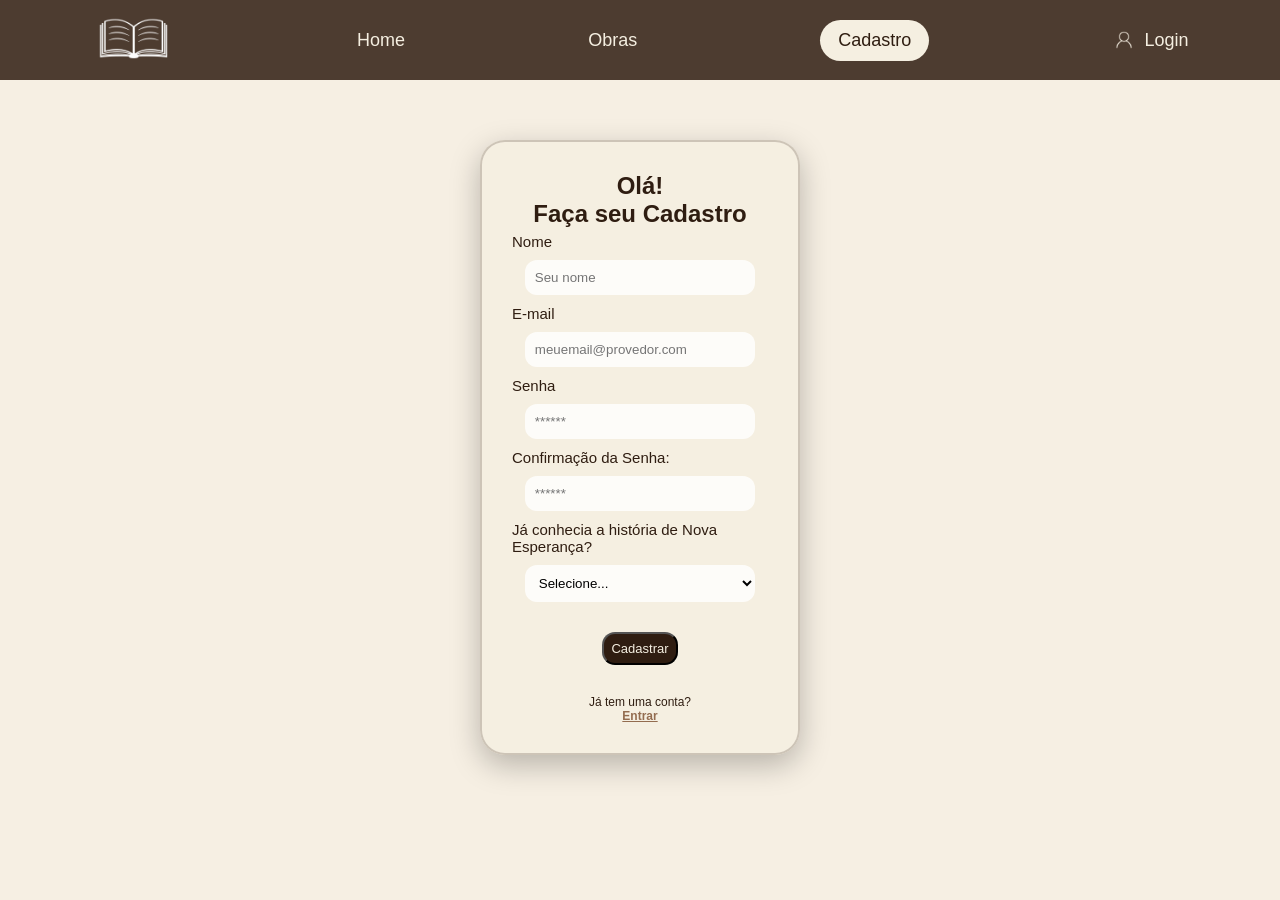
==== public/cadastro.html @ c45e7159 "arrumando pagina obras" ====
<!DOCTYPE html>
<html lang="pt-br">

<head>
  <meta charset="UTF-8" />
  <meta http-equiv="X-UA-Compatible" content="IE=edge" />
  <meta name="viewport" content="width=device-width, initial-scale=1.0" />

  <title>Cadastro</title>

  <script src="./js/sessao.js"></script>

  <link rel="stylesheet" href="./css/login.css" />
  
</head>

<body>
  <!--header inicio-->
  <div class="topo">
        <a href="index.html">
            <img class="livro" src="assets/icon/livro.png">
        </a>
        <a href="index.html" class="title">
            Home
        </a>
        <a href="obras.html" class="title">
            Obras
        </a>
        <a href="cadastro.html" class="title_atual">
            Cadastro
        </a>
        <a href="login.html" class="title">
            <img class="login" src="assets/icon/login02.png">
            Login
        </a>
    </div>
  <!--header fim-->

  <div class="card">
    <div class="alerta_erro">
      <div class="card_erro" id="cardErro">
        <span id="mensagem_erro"></span>
      </div>
    </div>
    
      <div class="card-cadastro">
        <h2 class="titulo"> Olá! <br> Faça seu Cadastro</h2>
          <!--
                         Para inserir mais um campo, copie uma das inputs abaixo.
                         Assim que inserir vá para o script abaixo.
                     -->

        
            <p class="textinho">
            Nome <br>
            <input class="input" id="nome_input" type="text" placeholder="Seu nome" />
            </p>

           <p class="textinho">
            E-mail <br>
            <input class="input" id="email_input" type="text" placeholder="meuemail@provedor.com" />
           </p>

          <p class="textinho">
            Senha <br>
            <input class="input" id="senha_input" type="password" placeholder="******" />
          </p>

          <p class="textinho">
            Confirmação da Senha:
            <input class="input" id="confirmacao_senha_input" type="password" placeholder="******" />
          </p>

          <p class="textinho">
            Já conhecia a história de Nova Esperança? <br>
            <select class="input" name="select" id="select_conhece">
                <option value="Selecione">Selecione...</option>
                <option value="Conhecia um pouco">Conhecia um pouco</option>
                <option value="Sim">Sim</option>
                <option value="Nao">Não</option>
            </select>
        </p>

          <button class="botao" onclick="cadastrar()">Cadastrar</button>
          <p class="entrar" style="color: #2f1d11;"> Já tem uma conta? <br><a class= "entrar" href="pagina_login.html"><b>Entrar</b></a></p>

        </div>
        <div id="div_aguardar" class="loading-div">
          <img src="./assets/imgs/aguarde-orange.gif" id="loading-gif" />
        </div>

        <div id="div_erros_login"></div>
      </div>
    </div>
  </div>
</body>

</html>

<script>

  function cadastrar() {

    var nomeVar = nome_input.value;
    var emailVar = email_input.value;
    var senhaVar = senha_input.value;
    var confirmacaoSenhaVar = confirmacao_senha_input.value;
    var conheceVar = select_conhece.value;

    // CAMPOS VAZIOS

    if (
        nomeVar == "" ||
        emailVar == "" ||
        senhaVar == "" ||
        confirmacaoSenhaVar == "" ||
        conheceVar == "Selecione"
    ) {

        cardErro.style.display = "block";

        mensagem_erro.innerHTML =
        "Preencha todos os campos.";

        return false;
    }

    // SENHAS DIFERENTES

    if (senhaVar != confirmacaoSenhaVar) {

        cardErro.style.display = "block";

        mensagem_erro.innerHTML =
        "As senhas não coincidem.";

        return false;
    }

    // FETCH

    fetch("/usuarios/cadastrar", {
        method: "POST",

        headers: {
            "Content-Type": "application/json",
        },

        body: JSON.stringify({

            nomeServer: nomeVar,
            emailServer: emailVar,
            senhaServer: senhaVar,
            conheceServer: conheceVar

        }),
    })

    .then(function (resposta) {

        console.log("resposta: ", resposta);

        if (resposta.ok) {

            cardErro.style.display = "block";

            mensagem_erro.innerHTML =
            "Cadastro realizado com sucesso!";

            setTimeout(() => {

                window.location = "login.html";

            }, 2000);

        } else {

            throw "Erro ao realizar cadastro";

        }
    })

    .catch(function (erro) {

        console.log("#ERRO:", erro);

    });

    return false;
}

function sumirMensagem() {

    cardErro.style.display = "none";

}

</script>
---- public/css/login.css ----
*{
  margin: 0;
  padding: 0;
  box-sizing: border-box;
}

body{
  min-height: 100vh;
  background-color: #f6efe3;
  font-family: 'Poppins', sans-serif;
  overflow-x: hidden;
}


.topo{
  height: 80px;
  display: flex;
  align-items: center;
  justify-content: space-around;
  background: rgba(47, 29, 17, 0.85);
  backdrop-filter: blur(10px);
  position: fixed;
  top: 0;
  left: 0;
  width: 100%;
  z-index: 1000;
}

.livro{
  height: 55px;
}

.title_atual{
  padding: 10px 18px;
  border-radius: 30px;
  background-color: #f5efe1;
  color: #2f1d11;
  text-decoration: none;
  font-size: 18px;
  font-weight: 500;
  display: flex;
  align-items: center;
}

.title{
  color: #f5efe1;
  text-decoration: none;
  font-size: 18px;
  display: flex;
  align-items: center;
  gap: 8px;
  transition: 0.3s;
}

.title:hover{
  opacity: 0.7;
}

.login{
  height: 24px;
}

.titulo{
    text-align: center;
    font-family: 'Segoe UI', sans-serif;
    color: #2f1d11;
    font-size: 24px;
    margin-bottom: 5px;
}

.titulo span{
    background: linear-gradient(135deg, #7c4d2c, #a67c52);
    background: linear-gradient(135deg, #7c4d2c, #a67c52);
    -webkit-text-fill-color: transparent;
}

.card-cadastro{

  width: 320px;              
  padding: 30px;            
  border-radius: 25px;  
  margin: 140px auto 70px; 
  background: rgba(245, 239, 225, 0.85);
  backdrop-filter: blur(10px);
  border: 2px solid rgba(47, 29, 17, 0.2);
  box-shadow: 0 10px 30px rgba(0,0,0,0.25); 

}

.textinho{
    color: #2f1d11;
    font-size: 15px;
    font-family:Verdana, Geneva, Tahoma, sans-serif;
    text-align: left;
    justify-content: left;
}

.input{
    width: 90%;
    padding: 10px;
    margin: 10px auto;
    border-radius: 12px;
    border: none;
    background-color: #ffffffcc;
    display: block;
    transition: 0.3s;
}

.input:focus{
    outline: none;
    background-color: white;
    box-shadow: 0 0 8px #7c4d2c88;
}

.botao{
    display: flex; 
    background-color: #2f1d11;
    color: #f5efe1;
    padding: 7px;
    border-radius: 13px;
    font-size: 13px;
    margin: 30px auto;
}

.entrar{
    color: #7c4d2cce;
    font-size: 12px;
    font-family:Verdana, Geneva, Tahoma, sans-serif;
    text-align: center;
     margin-top: 5px;
}



.loading-div {
  width: 50px;
  display: none;
}

.loading-div img {
  height: 50px;
  width: 50px;
}

#div_erros_login {
  display: none
}

/* FORMULARIO */

.alerta_erro{
  display: flex;
  justify-content: flex-end;
}

.card_erro {
  display: none;
  background-color: #fff;
  color: black;
  width: 230px;
  position: fixed;
  border-radius: 4px;
  border: #7c4d2c 3px solid;
  padding: 10px;
  margin-right: 10%;
}

.card_erro #mensagem_erro{
  font-weight: 500;
  font-size: 20px;
}


.btn {
  font-family: "Barlow", sans-serif;
  border: 0;
  border-radius: 5px;
  font-weight: 600;
  font-size: 18px;
  padding: 10px 15px;
  color: white;
  background-color: #7c4d2c;
  width: 120px;
  align-self: center;
  margin-top: 5px;
}

.loading-div {
  width: 50px;
  margin: auto;
  display: none;
}

.loading-div img {
  height: 50px;
  width: 50px;
}
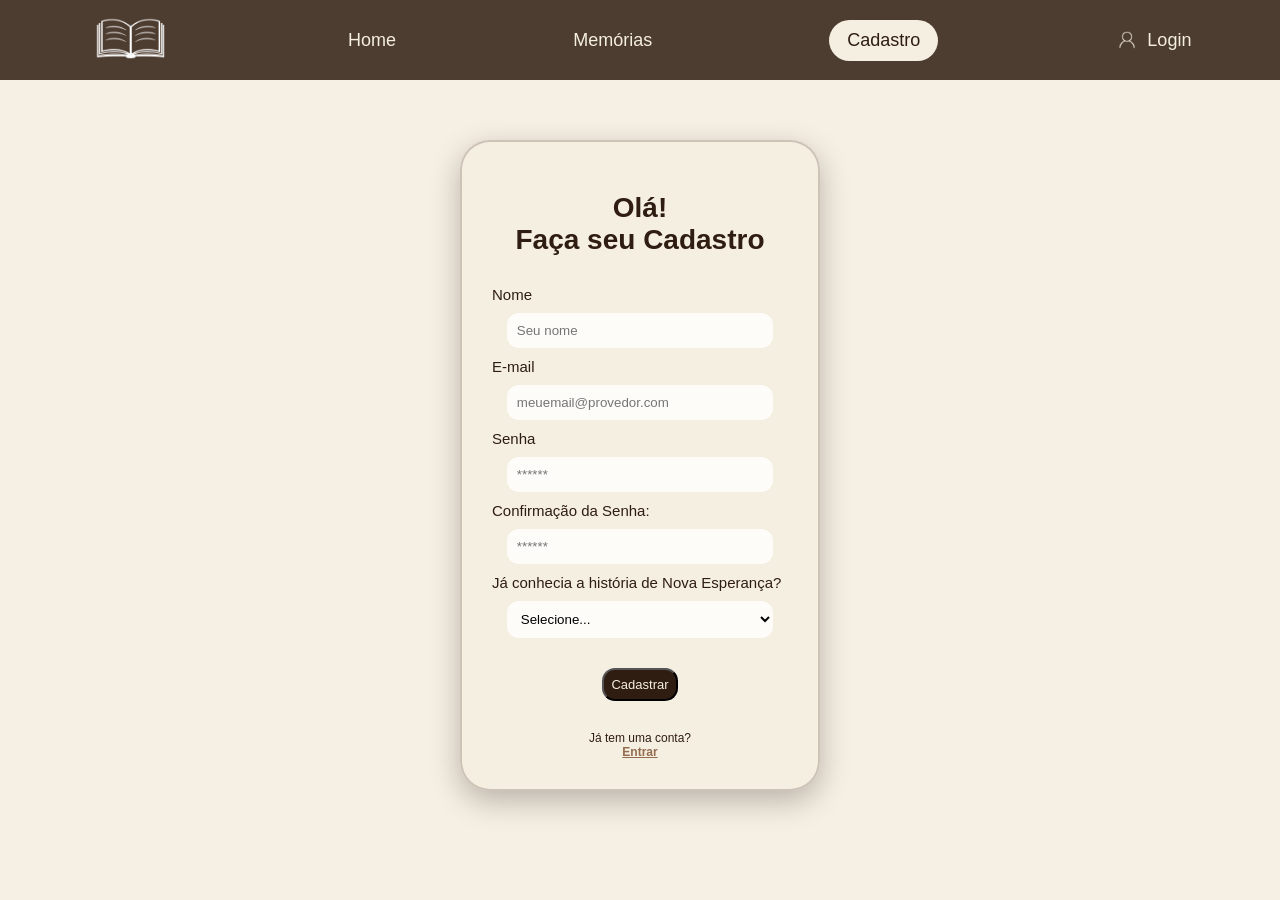
==== commit 3c9e432b: "ajustes finais e criando a pagina memorias" ====
--- a/public/cadastro.html
+++ b/public/cadastro.html
@@ -23,8 +23,8 @@
         <a href="index.html" class="title">
             Home
         </a>
-        <a href="obras.html" class="title">
-            Obras
+        <a href="memorias.html" class="title">
+            Memórias
         </a>
         <a href="cadastro.html" class="title_atual">
             Cadastro
--- a/public/css/login.css
+++ b/public/css/login.css
@@ -61,11 +61,12 @@
 }
 
 .titulo{
+  margin-top: 20px;
     text-align: center;
     font-family: 'Segoe UI', sans-serif;
     color: #2f1d11;
-    font-size: 24px;
-    margin-bottom: 5px;
+    font-size: 28px;
+    margin-bottom: 30px;
 }
 
 .titulo span{
@@ -76,9 +77,9 @@
 
 .card-cadastro{
 
-  width: 320px;              
+  width: 360px;              
   padding: 30px;            
-  border-radius: 25px;  
+  border-radius: 30px;  
   margin: 140px auto 70px; 
   background: rgba(245, 239, 225, 0.85);
   backdrop-filter: blur(10px);
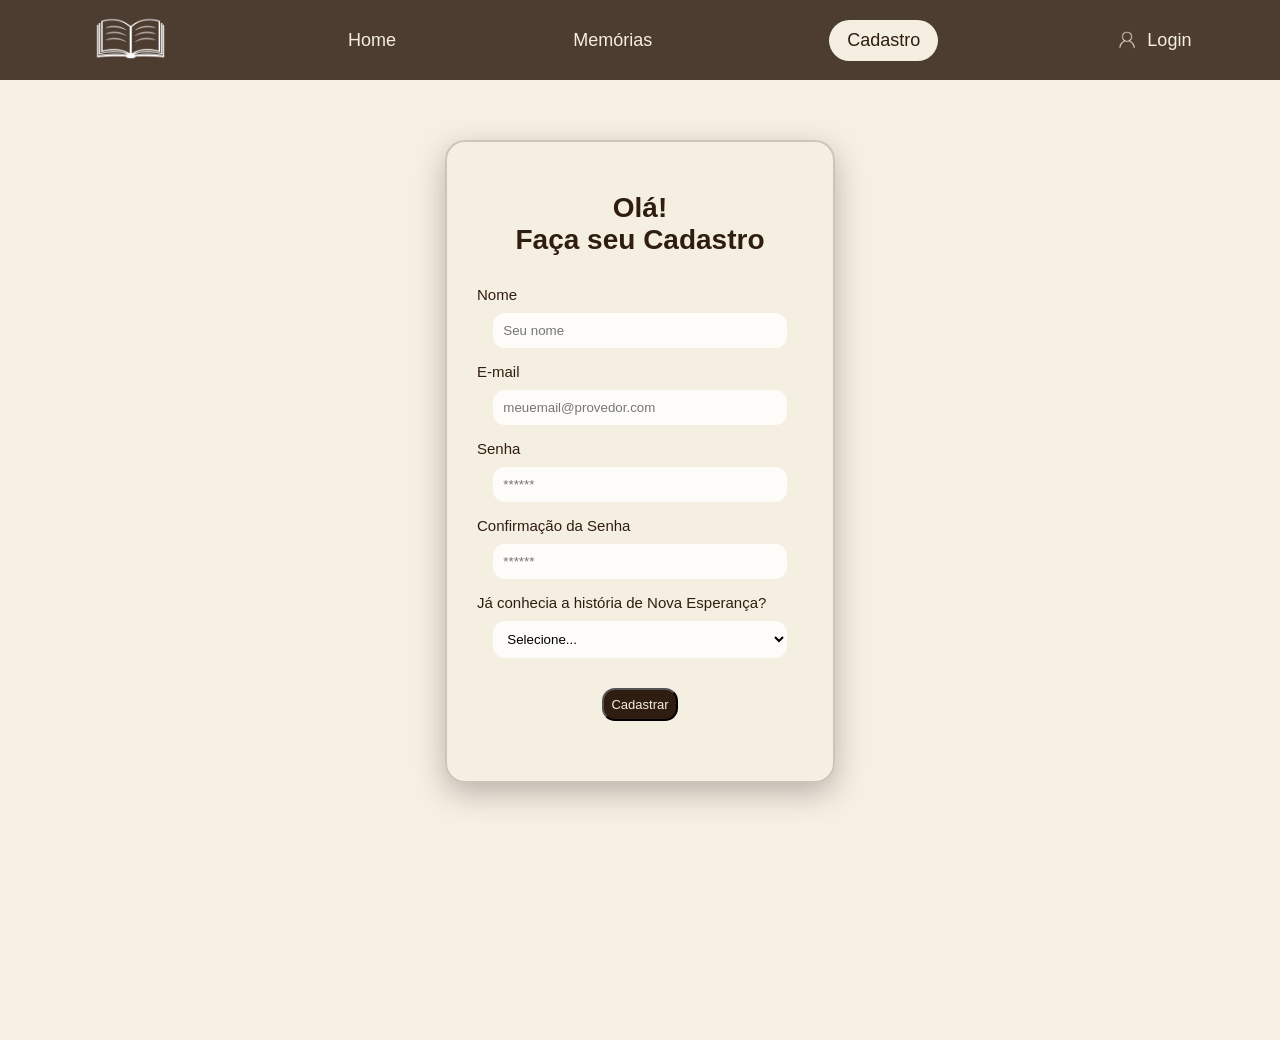
==== commit 35de4760: "cadastro e css atualização" ====
--- a/public/cadastro.html
+++ b/public/cadastro.html
@@ -11,188 +11,228 @@
   <script src="./js/sessao.js"></script>
 
   <link rel="stylesheet" href="./css/login.css" />
-  
+
 </head>
 
 <body>
   <!--header inicio-->
   <div class="topo">
-        <a href="index.html">
-            <img class="livro" src="assets/icon/livro.png">
-        </a>
-        <a href="index.html" class="title">
-            Home
-        </a>
-        <a href="memorias.html" class="title">
-            Memórias
-        </a>
-        <a href="cadastro.html" class="title_atual">
-            Cadastro
-        </a>
-        <a href="login.html" class="title">
-            <img class="login" src="assets/icon/login02.png">
-            Login
-        </a>
+    <a href="index.html">
+      <img class="livro" src="assets/icon/livro.png">
+    </a>
+    <a href="index.html" class="title">
+      Home
+    </a>
+    <a href="memorias.html" class="title">
+      Memórias
+    </a>
+    <a href="cadastro.html" class="title_atual">
+      Cadastro
+    </a>
+    <a href="login.html" class="title">
+      <img class="login" src="assets/icon/login02.png">
+      Login
+    </a>
+  </div>
+  <!--header fim-->
+
+  <div class="card">
+
+    <div class="card-cadastro">
+
+      <h2 class="titulo">Olá! <br> Faça seu Cadastro</h2>
+
+      <p class="textinho">
+        Nome <br>
+        <input class="input" id="nome_input" type="text" placeholder="Seu nome" />
+      </p>
+      <div id="erro_nome" class="erro"></div>
+
+      <p class="textinho">
+        E-mail <br>
+        <input class="input" id="email_input" type="text" placeholder="meuemail@provedor.com" />
+      </p>
+      <div id="erro_email" class="erro"></div>
+
+      <p class="textinho">
+        Senha <br>
+        <input class="input" id="senha_input" type="password" placeholder="******" />
+      </p>
+      <div id="erro_senha" class="erro"></div>
+
+      <p class="textinho">
+        Confirmação da Senha <br>
+        <input class="input" id="confirmacao_senha_input" type="password" placeholder="******" />
+      </p>
+      <div id="erro_confirmacao" class="erro"></div>
+
+      <p class="textinho">
+        Já conhecia a história de Nova Esperança? <br>
+
+        <select class="input" id="select_conhece">
+          <option value="Selecione">Selecione...</option>
+          <option value="Conhecia um pouco">Conhecia um pouco</option>
+          <option value="Sim">Sim</option>
+          <option value="Nao">Não</option>
+        </select>
+      </p>
+
+      <div id="erro_select" class="erro"></div>
+
+      <button class="botao" onclick="cadastrar()">Cadastrar</button>
+
+      <div id="mensagem_sucesso"></div>
+
     </div>
-  <!--header fim-->
-
-  <div class="card">
-    <div class="alerta_erro">
-      <div class="card_erro" id="cardErro">
-        <span id="mensagem_erro"></span>
-      </div>
-    </div>
-    
-      <div class="card-cadastro">
-        <h2 class="titulo"> Olá! <br> Faça seu Cadastro</h2>
-          <!--
-                         Para inserir mais um campo, copie uma das inputs abaixo.
-                         Assim que inserir vá para o script abaixo.
-                     -->
-
-        
-            <p class="textinho">
-            Nome <br>
-            <input class="input" id="nome_input" type="text" placeholder="Seu nome" />
-            </p>
-
-           <p class="textinho">
-            E-mail <br>
-            <input class="input" id="email_input" type="text" placeholder="meuemail@provedor.com" />
-           </p>
-
-          <p class="textinho">
-            Senha <br>
-            <input class="input" id="senha_input" type="password" placeholder="******" />
-          </p>
-
-          <p class="textinho">
-            Confirmação da Senha:
-            <input class="input" id="confirmacao_senha_input" type="password" placeholder="******" />
-          </p>
-
-          <p class="textinho">
-            Já conhecia a história de Nova Esperança? <br>
-            <select class="input" name="select" id="select_conhece">
-                <option value="Selecione">Selecione...</option>
-                <option value="Conhecia um pouco">Conhecia um pouco</option>
-                <option value="Sim">Sim</option>
-                <option value="Nao">Não</option>
-            </select>
-        </p>
-
-          <button class="botao" onclick="cadastrar()">Cadastrar</button>
-          <p class="entrar" style="color: #2f1d11;"> Já tem uma conta? <br><a class= "entrar" href="pagina_login.html"><b>Entrar</b></a></p>
-
-        </div>
-        <div id="div_aguardar" class="loading-div">
-          <img src="./assets/imgs/aguarde-orange.gif" id="loading-gif" />
-        </div>
-
-        <div id="div_erros_login"></div>
-      </div>
-    </div>
+
   </div>
-</body>
-
-</html>
-
-<script>
-
-  function cadastrar() {
-
-    var nomeVar = nome_input.value;
-    var emailVar = email_input.value;
-    var senhaVar = senha_input.value;
-    var confirmacaoSenhaVar = confirmacao_senha_input.value;
-    var conheceVar = select_conhece.value;
-
-    // CAMPOS VAZIOS
-
-    if (
-        nomeVar == "" ||
-        emailVar == "" ||
-        senhaVar == "" ||
-        confirmacaoSenhaVar == "" ||
-        conheceVar == "Selecione"
-    ) {
-
-        cardErro.style.display = "block";
-
-        mensagem_erro.innerHTML =
-        "Preencha todos os campos.";
-
-        return false;
+
+  <script>
+
+    function cadastrar() {
+
+      var nomeVar = nome_input.value;
+      var emailVar = email_input.value;
+      var senhaVar = senha_input.value;
+      var confirmacaoSenhaVar = confirmacao_senha_input.value;
+      var conheceVar = select_conhece.value;
+
+      let caracter = ["!", "@", "#", "$", "%", "^", "&", "*"];
+      let temCaracter = false;
+
+      // LIMPAR ERROS
+
+      erro_nome.innerHTML = "";
+      erro_email.innerHTML = "";
+      erro_senha.innerHTML = "";
+      erro_confirmacao.innerHTML = "";
+      erro_select.innerHTML = "";
+      mensagem_sucesso.innerHTML = "";
+
+      // NOME
+
+      if (nomeVar == "") {
+
+        erro_nome.innerHTML = "Preencha o nome";
+        return false;
+      }
+
+      // EMAIL
+
+      if (emailVar == "") {
+
+        erro_email.innerHTML = "Preencha o email";
+        return false;
+      }
+
+      if (!emailVar.includes("@") || !emailVar.includes(".")) {
+
+        erro_email.innerHTML = "Email inválido";
+        return false;
+      }
+
+      // SENHA
+
+      if (senhaVar == "") {
+
+        erro_senha.innerHTML = "Preencha a senha";
+        return false;
+      }
+
+      if (senhaVar.length < 6) {
+
+        erro_senha.innerHTML = "A senha deve ter pelo menos 6 caracteres";
+        return false;
+      }
+
+      // CARACTERE ESPECIAL
+
+      for (let i = 0; i < senhaVar.length; i++) {
+
+        if (caracter.includes(senhaVar[i])) {
+
+          temCaracter = true;
+          break;
+        }
+      }
+
+      if (!temCaracter) {
+
+        erro_senha.innerHTML = "A senha deve conter caractere especial";
+        return false;
+      }
+
+      // CONFIRMAÇÃO
+
+      if (confirmacaoSenhaVar == "") {
+
+        erro_confirmacao.innerHTML = "Confirme a senha";
+        return false;
+      }
+
+      if (senhaVar != confirmacaoSenhaVar) {
+
+        erro_confirmacao.innerHTML = "As senhas não coincidem";
+        return false;
+      }
+
+      // SELECT
+
+      if (conheceVar == "Selecione") {
+
+        erro_select.innerHTML = "Selecione uma opção";
+        return false;
+      }
+
+      // FETCH
+
+      fetch("/usuarios/cadastrar", {
+
+        method: "POST",
+
+        headers: {
+          "Content-Type": "application/json"
+        },
+
+        body: JSON.stringify({
+
+          nomeServer: nomeVar,
+          emailServer: emailVar,
+          senhaServer: senhaVar,
+          conheceServer: conheceVar
+
+        })
+
+      })
+
+        .then(function (resposta) {
+
+          if (resposta.ok) {
+
+            mensagem_sucesso.innerHTML =
+              "Cadastro realizado com sucesso!";
+
+            setTimeout(() => {
+
+              window.location = "login.html";
+
+            }, 2000);
+
+          } else {
+
+            throw ("Erro ao cadastrar");
+
+          }
+
+        })
+
+        .catch(function (erro) {
+
+          console.log(erro);
+
+        });
+
+      return false;
     }
 
-    // SENHAS DIFERENTES
-
-    if (senhaVar != confirmacaoSenhaVar) {
-
-        cardErro.style.display = "block";
-
-        mensagem_erro.innerHTML =
-        "As senhas não coincidem.";
-
-        return false;
-    }
-
-    // FETCH
-
-    fetch("/usuarios/cadastrar", {
-        method: "POST",
-
-        headers: {
-            "Content-Type": "application/json",
-        },
-
-        body: JSON.stringify({
-
-            nomeServer: nomeVar,
-            emailServer: emailVar,
-            senhaServer: senhaVar,
-            conheceServer: conheceVar
-
-        }),
-    })
-
-    .then(function (resposta) {
-
-        console.log("resposta: ", resposta);
-
-        if (resposta.ok) {
-
-            cardErro.style.display = "block";
-
-            mensagem_erro.innerHTML =
-            "Cadastro realizado com sucesso!";
-
-            setTimeout(() => {
-
-                window.location = "login.html";
-
-            }, 2000);
-
-        } else {
-
-            throw "Erro ao realizar cadastro";
-
-        }
-    })
-
-    .catch(function (erro) {
-
-        console.log("#ERRO:", erro);
-
-    });
-
-    return false;
-}
-
-function sumirMensagem() {
-
-    cardErro.style.display = "none";
-
-}
-
-</script>+  </script>
--- a/public/css/login.css
+++ b/public/css/login.css
@@ -77,9 +77,9 @@
 
 .card-cadastro{
 
-  width: 360px;              
+  width: 390px;              
   padding: 30px;            
-  border-radius: 30px;  
+  border-radius: 20px;  
   margin: 140px auto 70px; 
   background: rgba(245, 239, 225, 0.85);
   backdrop-filter: blur(10px);
@@ -143,32 +143,12 @@
   width: 50px;
 }
 
-#div_erros_login {
-  display: none
-}
-
-/* FORMULARIO */
-
-.alerta_erro{
-  display: flex;
-  justify-content: flex-end;
-}
-
-.card_erro {
-  display: none;
-  background-color: #fff;
-  color: black;
-  width: 230px;
-  position: fixed;
-  border-radius: 4px;
-  border: #7c4d2c 3px solid;
-  padding: 10px;
-  margin-right: 10%;
-}
-
-.card_erro #mensagem_erro{
-  font-weight: 500;
-  font-size: 20px;
+.erro{
+    margin-top: 15px;
+    color: #b22222;
+    font-size: 14px;
+    text-align: center;
+    font-weight: 600;
 }
 
 
